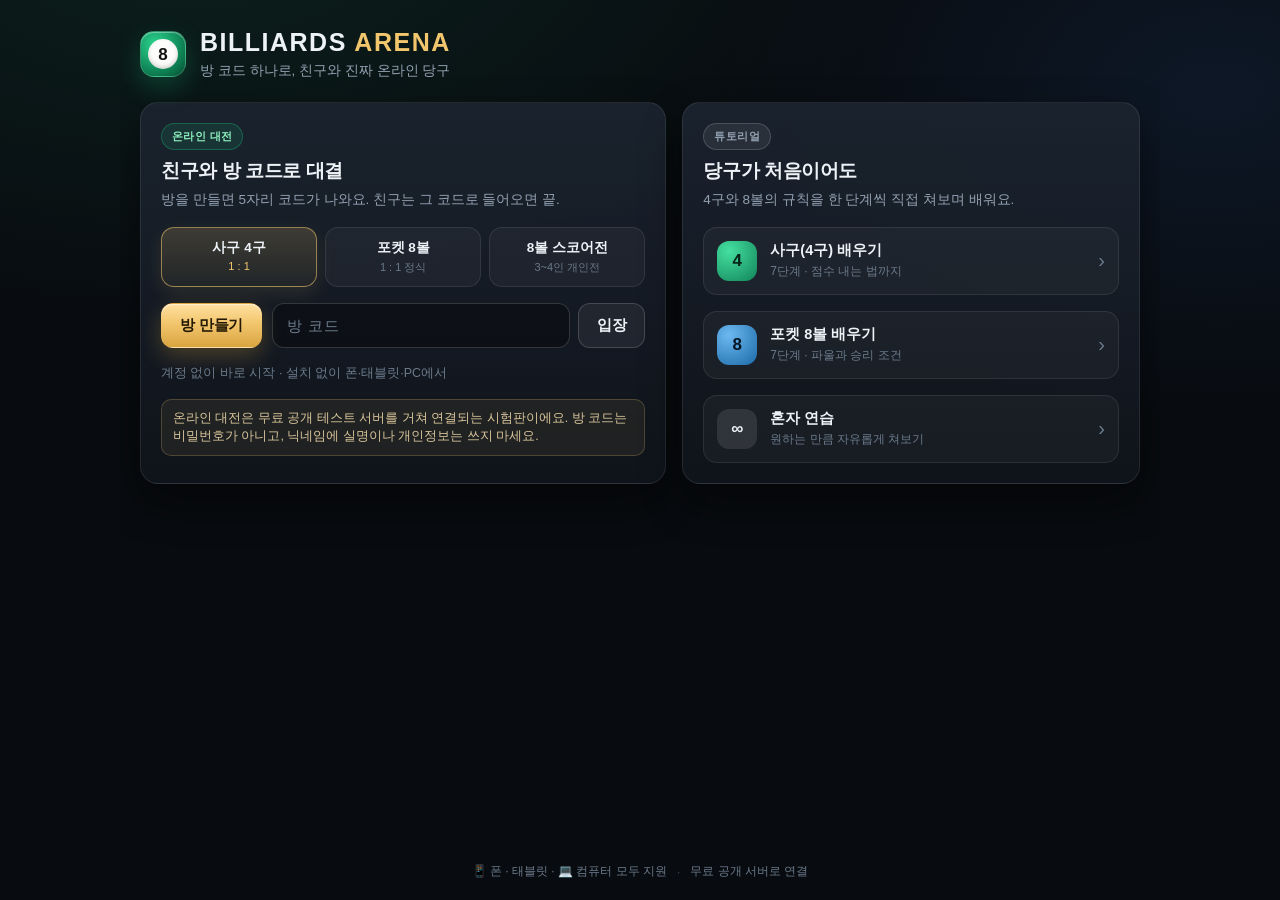
==== index.html @ 46d62e2c "재접속 지원: 진행 중 방의 빈 자리 재점유 + 로그 정리 (v4)" ====
<!DOCTYPE html>
<html lang="ko">
<head>
<meta charset="utf-8">
<meta name="viewport" content="width=device-width, initial-scale=1, maximum-scale=1, viewport-fit=cover">
<meta name="theme-color" content="#0b0e12">
<title>BILLIARDS ARENA — 온라인 당구</title>
<meta name="description" content="방 코드로 친구와 함께 즐기는 온라인 당구. 사구(4구), 포켓 8볼, 3~4인 개인전과 입문 튜토리얼.">
<link rel="stylesheet" href="css/style.css">
<link rel="icon" href="data:image/svg+xml,%3Csvg xmlns='http://www.w3.org/2000/svg' viewBox='0 0 64 64'%3E%3Ccircle cx='32' cy='32' r='28' fill='%230d6b45'/%3E%3Ccircle cx='32' cy='32' r='14' fill='%23fff'/%3E%3Ctext x='32' y='39' font-size='18' text-anchor='middle' font-family='Arial' fill='%23111'%3E8%3C/text%3E%3C/svg%3E">
</head>
<body>
<div id="app">

  <!-- ================================================== HOME -->
  <section class="screen" id="screen-home">
    <div class="home-inner">
      <header class="home-head">
        <div class="brand">
          <div class="brand-mark"><span>8</span></div>
          <div>
            <h1>BILLIARDS <em>ARENA</em></h1>
            <p class="tagline">방 코드 하나로, 친구와 진짜 온라인 당구</p>
          </div>
        </div>
      </header>

      <div class="home-grid">
        <div class="card card-online">
          <div class="card-head">
            <span class="pill live">온라인 대전</span>
            <h2>친구와 방 코드로 대결</h2>
            <p>방을 만들면 5자리 코드가 나와요. 친구는 그 코드로 들어오면 끝.</p>
          </div>
          <div class="mode-picker" id="mode-picker">
            <button class="mode-btn active" data-mode="4ball" data-variant="1v1">
              <strong>사구 4구</strong><span>1 : 1</span>
            </button>
            <button class="mode-btn" data-mode="8ball" data-variant="1v1">
              <strong>포켓 8볼</strong><span>1 : 1 정식</span>
            </button>
            <button class="mode-btn" data-mode="8ball" data-variant="ffa">
              <strong>8볼 스코어전</strong><span>3~4인 개인전</span>
            </button>
          </div>
          <div class="row">
            <button class="btn primary" id="btn-create">방 만들기</button>
            <div class="join-box">
              <input id="input-code" class="code-input" inputmode="latin" autocomplete="off" autocapitalize="characters" maxlength="6" placeholder="방 코드">
              <button class="btn ghost" id="btn-join">입장</button>
            </div>
          </div>
          <p class="hint" id="home-hint">계정 없이 바로 시작 · 설치 없이 폰·태블릿·PC에서</p>
          <p class="hint warn-note">온라인 대전은 무료 공개 테스트 서버를 거쳐 연결되는 시험판이에요. 방 코드는 비밀번호가 아니고, 닉네임에 실명이나 개인정보는 쓰지 마세요.</p>
        </div>

        <div class="card card-learn">
          <div class="card-head">
            <span class="pill">튜토리얼</span>
            <h2>당구가 처음이어도</h2>
            <p>4구와 8볼의 규칙을 한 단계씩 직접 쳐보며 배워요.</p>
          </div>
          <button class="lesson-row" data-lesson="4ball">
            <span class="lesson-icon green">4</span>
            <span class="lesson-text"><strong>사구(4구) 배우기</strong><small>7단계 · 점수 내는 법까지</small></span>
            <span class="chev">›</span>
          </button>
          <button class="lesson-row" data-lesson="8ball">
            <span class="lesson-icon blue">8</span>
            <span class="lesson-text"><strong>포켓 8볼 배우기</strong><small>7단계 · 파울과 승리 조건</small></span>
            <span class="chev">›</span>
          </button>
          <button class="lesson-row" data-lesson="practice">
            <span class="lesson-icon dark">∞</span>
            <span class="lesson-text"><strong>혼자 연습</strong><small>원하는 만큼 자유롭게 쳐보기</small></span>
            <span class="chev">›</span>
          </button>
        </div>
      </div>

      <footer class="home-foot">
        <span>📱 폰 · 태블릿 · 💻 컴퓨터 모두 지원</span>
        <span class="dot-sep">·</span>
        <span>무료 공개 서버로 연결</span>
      </footer>
    </div>
  </section>

  <!-- ================================================== LOBBY -->
  <section class="screen" id="screen-lobby">
    <div class="topbar">
      <button class="icon-btn" id="lobby-leave" aria-label="나가기">✕</button>
      <div class="topbar-title">대기실</div>
      <div class="conn" id="lobby-conn"><span class="conn-dot"></span><span class="conn-text">연결 중</span></div>
    </div>
    <div class="lobby-inner">
      <div class="room-code-card">
        <div class="room-code-label">방 코드</div>
        <div class="room-code" id="room-code">-----</div>
        <div class="room-code-actions">
          <button class="btn small ghost" id="btn-copy-code">코드 복사</button>
          <button class="btn small ghost" id="btn-share-link">링크 복사</button>
        </div>
        <p class="hint" id="lobby-link-hint">친구에게 코드를 알려주세요</p>
      </div>

      <div class="lobby-players">
        <div class="section-title">참가자 <span id="player-count">1/2</span></div>
        <div id="lobby-player-list" class="player-list"></div>
      </div>

      <div class="lobby-config" id="lobby-config">
        <div class="section-title">게임</div>
        <div class="mode-picker compact" id="lobby-mode-picker">
          <button class="mode-btn" data-mode="4ball" data-variant="1v1"><strong>사구 4구</strong><span>1:1</span></button>
          <button class="mode-btn" data-mode="8ball" data-variant="1v1"><strong>포켓 8볼</strong><span>1:1</span></button>
          <button class="mode-btn" data-mode="8ball" data-variant="ffa"><strong>8볼 스코어전</strong><span>3~4인</span></button>
        </div>
        <p class="rule-note" id="lobby-rule-note"></p>
      </div>

      <div class="lobby-actions">
        <button class="btn primary wide" id="btn-start">게임 시작</button>
        <div class="waiting-note" id="lobby-waiting">친구를 기다리는 중…</div>
        <p class="hint">공개 테스트 서버 사용 · 닉네임에 실명·개인정보 금지</p>
      </div>
    </div>
  </section>

  <!-- ================================================== GAME -->
  <section class="screen" id="screen-game">
    <div class="topbar">
      <button class="icon-btn" id="game-leave" aria-label="나가기">✕</button>
      <div class="topbar-title"><span id="game-room-code">-----</span></div>
      <div class="conn" id="game-conn"><span class="conn-dot"></span><span class="conn-text">연결 중</span></div>
    </div>

    <div class="scorebar" id="scorebar"></div>

    <div class="table-wrap" id="table-wrap">
      <canvas id="table-canvas"></canvas>
      <div class="toast" id="toast"></div>
      <div class="turn-banner" id="turn-banner"></div>
    </div>

    <div class="controls" id="controls">
      <div class="controls-main">
        <div class="power-meter" aria-hidden="true">
          <div class="power-fill" id="power-fill"></div>
          <div class="power-label" id="power-label">세기 0%</div>
        </div>
        <div class="spin-box">
          <div class="spin-title">당점</div>
          <canvas id="spin-pad" width="160" height="160"></canvas>
        </div>
        <div class="shot-btns">
          <button class="btn primary" id="btn-shoot">샷</button>
          <button class="btn ghost small" id="btn-cancel">취소</button>
        </div>
      </div>
      <div class="quickbar">
        <button class="chip" data-emote="👍">👍</button>
        <button class="chip" data-emote="😅">😅</button>
        <button class="chip" data-emote="🔥">🔥</button>
        <button class="chip" data-emote="GG">GG</button>
        <button class="chip" data-emote="기다려줘">기다려줘</button>
        <span class="spacer"></span>
        <button class="chip" id="btn-rules">규칙</button>
        <button class="chip" id="btn-guide" aria-pressed="true">가이드</button>
        <button class="chip" id="btn-sound" aria-pressed="true">소리</button>
      </div>
    </div>

    <div class="overlay" id="game-over" hidden>
      <div class="overlay-card">
        <div class="trophy" id="go-trophy">🏆</div>
        <h2 id="go-title">경기 종료</h2>
        <p id="go-sub"></p>
        <div class="go-scores" id="go-scores"></div>
        <button class="btn primary wide" id="btn-rematch">다시 한 판</button>
        <button class="btn ghost wide" id="btn-go-lobby">대기실로</button>
      </div>
    </div>
  </section>

  <!-- ================================================== TUTORIAL -->
  <section class="screen" id="screen-tutorial">
    <div class="topbar">
      <button class="icon-btn" id="tut-leave" aria-label="나가기">✕</button>
      <div class="topbar-title" id="tut-course-name">사구 배우기</div>
      <div class="step-dots" id="tut-dots"></div>
    </div>
    <div class="tut-progress"><div class="tut-progress-fill" id="tut-progress"></div></div>

    <div class="table-wrap" id="tut-table-wrap">
      <canvas id="tut-canvas"></canvas>
      <div class="toast" id="tut-toast"></div>
      <div class="tut-card" id="tut-card">
        <div class="tut-step-label" id="tut-step-label">1 / 7</div>
        <h2 id="tut-title"></h2>
        <div class="tut-body" id="tut-body"></div>
        <div class="tut-actions">
          <button class="btn primary" id="tut-next">다음</button>
          <button class="btn ghost" id="tut-retry">다시</button>
        </div>
      </div>
    </div>

    <div class="controls compact" id="tut-controls">
      <div class="controls-main">
        <div class="power-meter" aria-hidden="true">
          <div class="power-fill" id="tut-power-fill"></div>
          <div class="power-label" id="tut-power-label">세기 0%</div>
        </div>
        <div class="spin-box">
          <div class="spin-title">당점</div>
          <canvas id="tut-spin-pad" width="160" height="160"></canvas>
        </div>
        <div class="shot-btns">
          <button class="btn primary" id="tut-shoot">샷</button>
        </div>
      </div>
    </div>
  </section>

  <!-- ================================================== NAME MODAL -->
  <div class="overlay" id="name-overlay" hidden>
    <div class="overlay-card">
      <h2 id="name-title">닉네임</h2>
      <p>친구에게 보일 이름이에요. 실명이나 개인정보는 쓰지 마세요.</p>
      <input class="code-input name-input" id="input-name" maxlength="10" placeholder="예: 당구왕" autocomplete="off">
      <button class="btn primary wide" id="btn-name-ok">시작하기</button>
      <button class="btn ghost wide" id="btn-name-cancel">취소</button>
    </div>
  </div>

  <!-- ================================================== RULES SHEET -->
  <div class="overlay" id="rules-overlay" hidden>
    <div class="overlay-card rules-card">
      <h2 id="rules-title">적용 규칙</h2>
      <div class="rules-body" id="rules-body"></div>
      <button class="btn ghost wide" id="btn-rules-close">닫기</button>
    </div>
  </div>

  <!-- ================================================== BOOT -->
  <div class="boot" id="boot">
    <div class="boot-inner">
      <div class="brand-mark big"><span>8</span></div>
      <p id="boot-text">불러오는 중…</p>
    </div>
  </div>

</div>
<script src="js/physics.js?v=4"></script>
<script src="js/rules.js?v=4"></script>
<script src="js/mqtt.js?v=4"></script>
<script src="js/net.js?v=4"></script>
<script src="js/render.js?v=4"></script>
<script src="js/tutorial.js?v=4"></script>
<script src="js/ui.js?v=4"></script>
</body>
</html>
---- css/style.css ----
/* BILLIARDS ARENA — UI stylesheet */
:root {
  --bg: #080b0f;
  --bg-2: #0d1218;
  --panel: #121821;
  --panel-2: #18202b;
  --line: rgba(255, 255, 255, 0.085);
  --line-strong: rgba(255, 255, 255, 0.16);
  --text: #edf2f7;
  --muted: #93a1b1;
  --muted-2: #6b7a8b;
  --gold: #f2c66d;
  --gold-2: #d9a441;
  --green: #1a9e6c;
  --blue: #2f93da;
  --red: #e2564f;
  --shadow: 0 18px 40px rgba(0, 0, 0, 0.45);
  --radius: 18px;
}

* { box-sizing: border-box; -webkit-tap-highlight-color: transparent; }

html, body {
  margin: 0;
  padding: 0;
  height: 100%;
  background: var(--bg);
  color: var(--text);
  font-family: -apple-system, BlinkMacSystemFont, "Apple SD Gothic Neo", "Pretendard",
    "Pretendard Variable", "Segoe UI", Roboto, "Helvetica Neue", "Malgun Gothic", sans-serif;
  -webkit-font-smoothing: antialiased;
  overscroll-behavior: none;
}

body {
  background:
    radial-gradient(1200px 700px at 15% -10%, rgba(28, 120, 88, 0.20), transparent 60%),
    radial-gradient(900px 600px at 95% 10%, rgba(40, 90, 160, 0.16), transparent 55%),
    var(--bg);
}

#app { position: relative; width: 100%; height: 100%; overflow: hidden; }

.screen {
  position: absolute;
  inset: 0;
  display: none;
  flex-direction: column;
  padding: env(safe-area-inset-top) env(safe-area-inset-right) env(safe-area-inset-bottom) env(safe-area-inset-left);
}
.screen.active { display: flex; }

button { font-family: inherit; cursor: pointer; border: 0; background: none; color: inherit; }
input { font-family: inherit; }

/* ---------------------------------------------------------------- buttons */
.btn {
  border-radius: 12px;
  padding: 12px 18px;
  font-size: 15px;
  font-weight: 650;
  letter-spacing: -0.2px;
  transition: transform 0.12s ease, box-shadow 0.2s ease, background 0.2s ease, opacity 0.2s;
  border: 1px solid transparent;
  white-space: nowrap;
}
.btn:active { transform: scale(0.97); }
.btn.primary {
  background: linear-gradient(180deg, #ffe0a1 0%, var(--gold) 45%, var(--gold-2) 100%);
  color: #241a05;
  box-shadow: 0 8px 22px rgba(217, 164, 65, 0.28), inset 0 1px 0 rgba(255, 255, 255, 0.5);
}
.btn.primary:hover { filter: brightness(1.04); }
.btn.ghost {
  background: rgba(255, 255, 255, 0.06);
  border-color: var(--line-strong);
  color: var(--text);
}
.btn.ghost:hover { background: rgba(255, 255, 255, 0.1); }
.btn.small { padding: 9px 13px; font-size: 13px; border-radius: 10px; }
.btn.wide { width: 100%; }
.btn:disabled { opacity: 0.45; cursor: not-allowed; transform: none; }
.btn.danger { background: rgba(226, 86, 79, 0.16); border-color: rgba(226, 86, 79, 0.4); color: #ffb1ad; }

.icon-btn {
  width: 38px; height: 38px;
  display: grid; place-items: center;
  border-radius: 12px;
  background: rgba(255, 255, 255, 0.06);
  border: 1px solid var(--line);
  font-size: 16px;
  color: var(--muted);
}
.icon-btn:hover { color: var(--text); background: rgba(255, 255, 255, 0.1); }

/* ------------------------------------------------------------------ home */
.home-inner {
  width: 100%;
  max-width: 1040px;
  margin: 0 auto;
  padding: 28px 20px 20px;
  height: 100%;
  overflow-y: auto;
  display: flex;
  flex-direction: column;
  gap: 22px;
}

.brand { display: flex; align-items: center; gap: 14px; }
.brand-mark {
  width: 46px; height: 46px; border-radius: 14px;
  background: radial-gradient(circle at 32% 28%, #2bd48f, #0c7a4e 70%, #064c31);
  display: grid; place-items: center;
  box-shadow: 0 10px 24px rgba(20, 170, 110, 0.28), inset 0 1px 0 rgba(255, 255, 255, 0.35);
  position: relative;
  border: 1px solid rgba(255, 255, 255, 0.16);
}
.brand-mark::after {
  content: ""; position: absolute; inset: 7px;
  border-radius: 50%; background: #fdfdfb;
  box-shadow: inset 0 -2px 4px rgba(0, 0, 0, 0.18);
}
.brand-mark span {
  position: relative; z-index: 1; color: #111; font-weight: 800;
  font-size: 17px; transform: translateY(0.5px);
}
.brand-mark.big { width: 64px; height: 64px; border-radius: 20px; }
.brand-mark.big span { font-size: 24px; }
.brand-mark.big::after { inset: 10px; }

h1 { font-size: 25px; margin: 0; letter-spacing: 1.5px; font-weight: 800; }
h1 em { font-style: normal; color: var(--gold); font-weight: 800; }
.tagline { margin: 5px 0 0; color: var(--muted); font-size: 13.5px; }

.home-grid { display: grid; grid-template-columns: 1.15fr 1fr; gap: 16px; }

.card {
  background: linear-gradient(180deg, rgba(28, 36, 48, 0.92), rgba(16, 21, 28, 0.94));
  border: 1px solid var(--line);
  border-radius: var(--radius);
  padding: 20px;
  box-shadow: var(--shadow);
  display: flex;
  flex-direction: column;
  gap: 16px;
}
.card-head h2 { font-size: 19px; margin: 8px 0 6px; letter-spacing: -0.4px; }
.card-head p { margin: 0; color: var(--muted); font-size: 13.5px; line-height: 1.55; }

.pill {
  display: inline-block;
  font-size: 11px; font-weight: 700; letter-spacing: 0.4px;
  padding: 5px 10px; border-radius: 999px;
  background: rgba(255, 255, 255, 0.07);
  border: 1px solid var(--line-strong);
  color: var(--muted);
  text-transform: uppercase;
}
.pill.live { color: #8ef0bf; background: rgba(26, 158, 108, 0.16); border-color: rgba(26, 158, 108, 0.45); }

.mode-picker { display: grid; grid-template-columns: repeat(3, 1fr); gap: 8px; }
.mode-btn {
  border-radius: 13px;
  padding: 11px 8px;
  background: rgba(255, 255, 255, 0.04);
  border: 1px solid var(--line);
  display: flex; flex-direction: column; gap: 3px; align-items: center;
  transition: all 0.16s ease;
}
.mode-btn strong { font-size: 13.5px; font-weight: 700; }
.mode-btn span { font-size: 11px; color: var(--muted-2); }
.mode-btn.active {
  background: linear-gradient(180deg, rgba(242, 198, 109, 0.18), rgba(242, 198, 109, 0.06));
  border-color: rgba(242, 198, 109, 0.55);
  box-shadow: 0 6px 18px rgba(242, 198, 109, 0.12);
}
.mode-btn.active span { color: var(--gold); }

.row { display: flex; gap: 10px; align-items: stretch; flex-wrap: wrap; }
.join-box { display: flex; gap: 8px; flex: 1; min-width: 190px; }
.code-input {
  flex: 1; min-width: 0;
  background: rgba(0, 0, 0, 0.35);
  border: 1px solid var(--line-strong);
  border-radius: 12px;
  padding: 12px 14px;
  color: var(--text);
  font-size: 15px;
  letter-spacing: 3px;
  text-transform: uppercase;
  outline: none;
}
.code-input:focus { border-color: rgba(242, 198, 109, 0.6); box-shadow: 0 0 0 3px rgba(242, 198, 109, 0.12); }
.code-input::placeholder { letter-spacing: 1px; color: var(--muted-2); text-transform: none; }

.hint { margin: 0; font-size: 12.5px; color: var(--muted-2) !important; line-height: 1.5; }
.hint.error { color: #ff9a94 !important; }
.warn-note {
  padding: 9px 11px;
  border-radius: 10px;
  background: rgba(242, 198, 109, 0.07);
  border: 1px solid rgba(242, 198, 109, 0.22);
  color: #d8c49a !important;
}
.name-input { text-transform: none; letter-spacing: 1px; font-size: 16px; text-align: center; }
.rules-card { max-width: 420px; text-align: left; max-height: 78vh; }
.rules-card h2 { text-align: center; margin-bottom: 6px; }
.rules-body { font-size: 13px; color: var(--muted); line-height: 1.7; overflow-y: auto; }
.rules-body h3 { font-size: 13.5px; color: var(--text); margin: 14px 0 4px; }
.rules-body ul { margin: 4px 0 0; padding-left: 18px; }
.rules-body li { margin-bottom: 3px; }
.rules-body .note { color: #d8c49a; font-size: 12.5px; }

.lesson-row {
  display: flex; align-items: center; gap: 13px;
  padding: 13px;
  border-radius: 14px;
  background: rgba(255, 255, 255, 0.035);
  border: 1px solid var(--line);
  text-align: left;
  transition: background 0.16s, border-color 0.16s, transform 0.1s;
}
.lesson-row:hover { background: rgba(255, 255, 255, 0.07); border-color: var(--line-strong); }
.lesson-row:active { transform: scale(0.99); }
.lesson-icon {
  width: 40px; height: 40px; border-radius: 12px; display: grid; place-items: center;
  font-weight: 800; font-size: 17px; color: #06231a;
}
.lesson-icon.green { background: radial-gradient(circle at 30% 25%, #45e0a0, #12855a); color: #04241a; }
.lesson-icon.blue { background: radial-gradient(circle at 30% 25%, #6db8f0, #1b6ba8); color: #041523; }
.lesson-icon.dark { background: rgba(255, 255, 255, 0.1); color: var(--text); }
.lesson-text { display: flex; flex-direction: column; gap: 3px; flex: 1; }
.lesson-text strong { font-size: 14.5px; font-weight: 700; }
.lesson-text small { font-size: 12px; color: var(--muted-2); }
.chev { color: var(--muted-2); font-size: 20px; }

.home-foot {
  display: flex; gap: 10px; justify-content: center; align-items: center;
  color: var(--muted-2); font-size: 12px; margin-top: auto; padding-top: 10px;
}
.dot-sep { opacity: 0.5; }

/* --------------------------------------------------------------- topbar */
.topbar {
  height: 54px;
  flex: 0 0 auto;
  display: flex; align-items: center; gap: 12px;
  padding: 0 14px;
  border-bottom: 1px solid var(--line);
  background: rgba(8, 11, 15, 0.7);
  backdrop-filter: blur(12px);
}
.topbar-title { font-size: 14.5px; font-weight: 700; letter-spacing: 0.5px; color: var(--muted); }
.conn { margin-left: auto; display: flex; align-items: center; gap: 7px; font-size: 11.5px; color: var(--muted-2); }
.conn-dot { width: 7px; height: 7px; border-radius: 50%; background: var(--muted-2); box-shadow: 0 0 0 3px rgba(255, 255, 255, 0.05); }
.conn.ok .conn-dot { background: #34d399; box-shadow: 0 0 8px rgba(52, 211, 153, 0.8); }
.conn.warn .conn-dot { background: #f2c66d; }
.conn.bad .conn-dot { background: var(--red); }

/* ---------------------------------------------------------------- lobby */
.lobby-inner {
  width: 100%; max-width: 560px; margin: 0 auto;
  padding: 22px 18px 26px;
  display: flex; flex-direction: column; gap: 18px;
  height: 100%; overflow-y: auto;
}
.room-code-card {
  text-align: center;
  padding: 22px 18px;
  border-radius: var(--radius);
  background: linear-gradient(180deg, rgba(242, 198, 109, 0.12), rgba(242, 198, 109, 0.02));
  border: 1px solid rgba(242, 198, 109, 0.28);
}
.room-code-label { font-size: 12px; letter-spacing: 2px; color: var(--gold); text-transform: uppercase; font-weight: 700; }
.room-code {
  font-size: 40px; font-weight: 800; letter-spacing: 9px;
  margin: 6px 0 12px; color: #fff5dc;
  font-variant-numeric: tabular-nums;
  text-shadow: 0 4px 22px rgba(242, 198, 109, 0.35);
}
.room-code-actions { display: flex; gap: 8px; justify-content: center; }
.section-title { font-size: 12.5px; color: var(--muted); font-weight: 700; letter-spacing: 0.4px; margin-bottom: 9px; display: flex; justify-content: space-between; }
.player-list { display: flex; flex-direction: column; gap: 8px; }
.player-slot {
  display: flex; align-items: center; gap: 11px;
  padding: 12px 14px; border-radius: 13px;
  background: rgba(255, 255, 255, 0.04);
  border: 1px solid var(--line);
}
.player-slot.empty { border-style: dashed; color: var(--muted-2); }
.seat-badge {
  width: 30px; height: 30px; border-radius: 50%;
  display: grid; place-items: center;
  font-size: 12px; font-weight: 800; color: #10210f;
  background: #f5f6f8; flex: 0 0 auto;
}
.seat-badge.s1 { background: #f2d548; }
.seat-badge.s2 { background: #7ec8f5; }
.seat-badge.s3 { background: #f09a8a; }
.player-slot .pname { font-weight: 650; font-size: 14.5px; }
.player-slot .ptag { margin-left: auto; font-size: 11.5px; color: var(--muted-2); }
.player-slot .ptag.host { color: var(--gold); }
.lobby-config { display: flex; flex-direction: column; }
.rule-note { margin: 0; font-size: 12.5px; color: var(--muted-2); line-height: 1.55; }
.lobby-actions { margin-top: auto; display: flex; flex-direction: column; gap: 10px; }
.waiting-note { text-align: center; font-size: 12.5px; color: var(--muted-2); }

/* ----------------------------------------------------------------- game */
.scorebar {
  flex: 0 0 auto;
  display: flex; gap: 8px;
  padding: 9px 12px;
  overflow-x: auto;
  border-bottom: 1px solid var(--line);
  background: rgba(6, 9, 12, 0.6);
}
.player-chip {
  display: flex; align-items: center; gap: 8px;
  padding: 7px 11px;
  border-radius: 12px;
  background: rgba(255, 255, 255, 0.04);
  border: 1px solid var(--line);
  min-width: 0;
  flex: 0 0 auto;
  transition: all 0.2s ease;
}
.player-chip.active {
  background: linear-gradient(180deg, rgba(242, 198, 109, 0.2), rgba(242, 198, 109, 0.06));
  border-color: rgba(242, 198, 109, 0.6);
  box-shadow: 0 0 0 1px rgba(242, 198, 109, 0.2), 0 6px 16px rgba(0, 0, 0, 0.3);
}
.player-chip .pc-dot { width: 9px; height: 9px; border-radius: 50%; flex: 0 0 auto; }
.player-chip .pc-name { font-size: 13px; font-weight: 650; max-width: 96px; overflow: hidden; text-overflow: ellipsis; white-space: nowrap; }
.player-chip .pc-sub { font-size: 10.5px; color: var(--muted-2); }
.player-chip .pc-score { font-size: 15px; font-weight: 800; color: var(--gold); font-variant-numeric: tabular-nums; margin-left: 2px; }
.player-chip.offline { opacity: 0.45; }

.table-wrap {
  position: relative;
  flex: 1 1 auto;
  min-height: 0;
  display: flex;
  padding: 6px;
}
#table-canvas, #tut-canvas {
  width: 100%; height: 100%;
  display: block;
  touch-action: none;
  border-radius: 16px;
}

.toast {
  position: absolute;
  left: 50%; top: 14px;
  transform: translate(-50%, -12px);
  background: rgba(10, 14, 19, 0.92);
  border: 1px solid var(--line-strong);
  padding: 10px 16px;
  border-radius: 999px;
  font-size: 13px;
  font-weight: 600;
  color: var(--text);
  box-shadow: 0 12px 30px rgba(0, 0, 0, 0.5);
  opacity: 0;
  pointer-events: none;
  transition: opacity 0.25s ease, transform 0.25s ease;
  max-width: 82%;
  text-align: center;
  z-index: 5;
}
.toast.show { opacity: 1; transform: translate(-50%, 0); }
.toast.good { border-color: rgba(52, 211, 153, 0.5); color: #b9f7dd; }
.toast.bad { border-color: rgba(226, 86, 79, 0.5); color: #ffc2bf; }

.turn-banner {
  position: absolute;
  left: 50%; bottom: 10px;
  transform: translateX(-50%);
  font-size: 12px;
  font-weight: 650;
  padding: 7px 14px;
  border-radius: 999px;
  background: rgba(8, 12, 16, 0.82);
  border: 1px solid var(--line-strong);
  color: var(--muted);
  white-space: nowrap;
  z-index: 4;
}
.turn-banner.mine { color: #ffe3a8; border-color: rgba(242, 198, 109, 0.5); }

.controls {
  flex: 0 0 auto;
  padding: 8px 12px calc(8px + env(safe-area-inset-bottom));
  border-top: 1px solid var(--line);
  background: rgba(8, 11, 15, 0.8);
  backdrop-filter: blur(14px);
  display: flex; flex-direction: column; gap: 8px;
}
.controls-main { display: flex; align-items: center; gap: 12px; }
.power-meter {
  position: relative;
  flex: 1;
  height: 40px;
  border-radius: 12px;
  background: rgba(255, 255, 255, 0.05);
  border: 1px solid var(--line);
  overflow: hidden;
  display: flex; align-items: center;
}
.power-fill {
  position: absolute; left: 0; top: 0; bottom: 0;
  width: 0%;
  background: linear-gradient(90deg, #2bd48f, #f2c66d 62%, #e2564f);
  transition: width 0.05s linear;
  opacity: 0.85;
}
.power-label { position: relative; z-index: 1; padding-left: 12px; font-size: 12.5px; font-weight: 700; color: #0a1210; text-shadow: 0 1px 0 rgba(255, 255, 255, 0.25); }
.spin-box { display: flex; flex-direction: column; align-items: center; gap: 2px; }
.spin-title { font-size: 9.5px; color: var(--muted-2); letter-spacing: 0.5px; }
#spin-pad, #tut-spin-pad { width: 46px; height: 46px; border-radius: 50%; touch-action: none; cursor: crosshair; }
.shot-btns { display: flex; flex-direction: column; gap: 6px; }
.shot-btns .btn { padding: 11px 20px; }

.quickbar { display: flex; align-items: center; gap: 6px; overflow-x: auto; padding-bottom: 2px; }
.chip {
  font-size: 12.5px; font-weight: 650;
  padding: 8px 12px;
  border-radius: 999px;
  background: rgba(255, 255, 255, 0.05);
  border: 1px solid var(--line);
  color: var(--muted);
  flex: 0 0 auto;
}
.chip:active { transform: scale(0.95); }
.chip[aria-pressed="true"] { color: #ffe3a8; border-color: rgba(242, 198, 109, 0.45); background: rgba(242, 198, 109, 0.12); }
.spacer { flex: 1; }

/* --------------------------------------------------------------- overlay */
.overlay {
  position: absolute; inset: 0;
  background: rgba(4, 6, 9, 0.72);
  backdrop-filter: blur(6px);
  display: grid; place-items: center;
  z-index: 20;
  padding: 20px;
}
.overlay[hidden] { display: none; }
.overlay-card {
  width: 100%; max-width: 360px;
  background: linear-gradient(180deg, #1a222d, #0f151c);
  border: 1px solid var(--line-strong);
  border-radius: 22px;
  padding: 26px 22px 20px;
  text-align: center;
  box-shadow: 0 30px 60px rgba(0, 0, 0, 0.6);
  display: flex; flex-direction: column; gap: 10px;
}
.trophy { font-size: 44px; line-height: 1; }
.overlay-card h2 { font-size: 21px; margin: 4px 0 0; letter-spacing: -0.4px; }
.overlay-card p { margin: 0; color: var(--muted); font-size: 13.5px; line-height: 1.5; }
.go-scores { display: flex; flex-direction: column; gap: 6px; margin: 10px 0 6px; }
.go-score-row { display: flex; align-items: center; gap: 10px; font-size: 14px; padding: 8px 12px; border-radius: 10px; background: rgba(255, 255, 255, 0.04); }
.go-score-row .win { margin-left: auto; color: var(--gold); font-weight: 800; }

/* -------------------------------------------------------------- tutorial */
.step-dots { margin-left: auto; display: flex; gap: 5px; }
.step-dots i { width: 6px; height: 6px; border-radius: 50%; background: rgba(255, 255, 255, 0.18); display: block; }
.step-dots i.done { background: var(--gold); }
.tut-progress { height: 2px; background: rgba(255, 255, 255, 0.07); flex: 0 0 auto; }
.tut-progress-fill { height: 100%; width: 0%; background: linear-gradient(90deg, #2bd48f, var(--gold)); transition: width 0.3s ease; }

.tut-card {
  position: absolute;
  left: 10px; right: 10px; bottom: 10px;
  background: rgba(10, 14, 19, 0.94);
  border: 1px solid var(--line-strong);
  border-radius: 18px;
  padding: 16px 16px 14px;
  box-shadow: 0 20px 40px rgba(0, 0, 0, 0.55);
  max-height: 52%;
  overflow-y: auto;
  z-index: 6;
}
.tut-step-label { font-size: 11px; color: var(--gold); font-weight: 800; letter-spacing: 1px; }
.tut-card h2 { font-size: 16.5px; margin: 6px 0 8px; letter-spacing: -0.3px; }
.tut-body { font-size: 13px; color: var(--muted); line-height: 1.65; }
.tut-body p { margin: 0 0 8px; }
.tut-body b, .tut-body strong { color: var(--text); }
.tut-body .kbd { display: inline-block; padding: 1px 6px; border-radius: 5px; background: rgba(255, 255, 255, 0.1); font-size: 11.5px; }
.tut-body ul { margin: 4px 0 8px; padding-left: 18px; }
.tut-body li { margin-bottom: 4px; }
.tut-actions { display: flex; gap: 8px; margin-top: 12px; }
.tut-actions .btn { flex: 1; padding: 10px; font-size: 14px; }
.tut-actions .btn[hidden] { display: none; }
.goal-badge {
  display: inline-flex; align-items: center; gap: 6px;
  font-size: 12px; font-weight: 700;
  padding: 6px 11px; border-radius: 999px;
  background: rgba(47, 147, 218, 0.15);
  border: 1px solid rgba(47, 147, 218, 0.4);
  color: #9bd3f5;
  margin-bottom: 8px;
}
.goal-badge.done { background: rgba(26, 158, 108, 0.16); border-color: rgba(26, 158, 108, 0.45); color: #8ef0bf; }

/* ------------------------------------------------------------------ boot */
.boot {
  position: fixed; inset: 0;
  background: var(--bg);
  display: grid; place-items: center;
  z-index: 100;
  transition: opacity 0.35s ease;
}
.boot.hide { opacity: 0; pointer-events: none; }
.boot-inner { display: flex; flex-direction: column; align-items: center; gap: 16px; color: var(--muted); font-size: 13px; }

/* ------------------------------------------------------------ responsive */
@media (max-width: 760px) {
  .home-grid { grid-template-columns: 1fr; }
  .home-inner { padding: 18px 14px 14px; gap: 14px; }
  h1 { font-size: 21px; }
  .brand-mark { width: 40px; height: 40px; border-radius: 12px; }
  .brand-mark::after { inset: 6px; }
  .room-code { font-size: 32px; letter-spacing: 6px; }
  .controls { padding: 7px 10px calc(7px + env(safe-area-inset-bottom)); }
  .power-meter { height: 34px; }
  #spin-pad, #tut-spin-pad { width: 40px; height: 40px; }
  .shot-btns .btn { padding: 10px 16px; font-size: 14px; }
}

@media (max-height: 520px) and (orientation: landscape) {
  .scorebar { padding: 5px 10px; }
  .topbar { height: 44px; }
  .controls { padding: 6px 10px; }
  .quickbar { display: none; }
  .tut-card { max-height: 62%; padding: 12px 14px; }
  .tut-card h2 { font-size: 15px; }
  .tut-body { font-size: 12.5px; }
}

@media (min-width: 900px) {
  .controls-main { max-width: 760px; margin: 0 auto; width: 100%; }
  .quickbar { max-width: 760px; margin: 0 auto; width: 100%; }
  .scorebar { justify-content: center; }
  .tut-card { max-width: 620px; margin: 0 auto; }
}
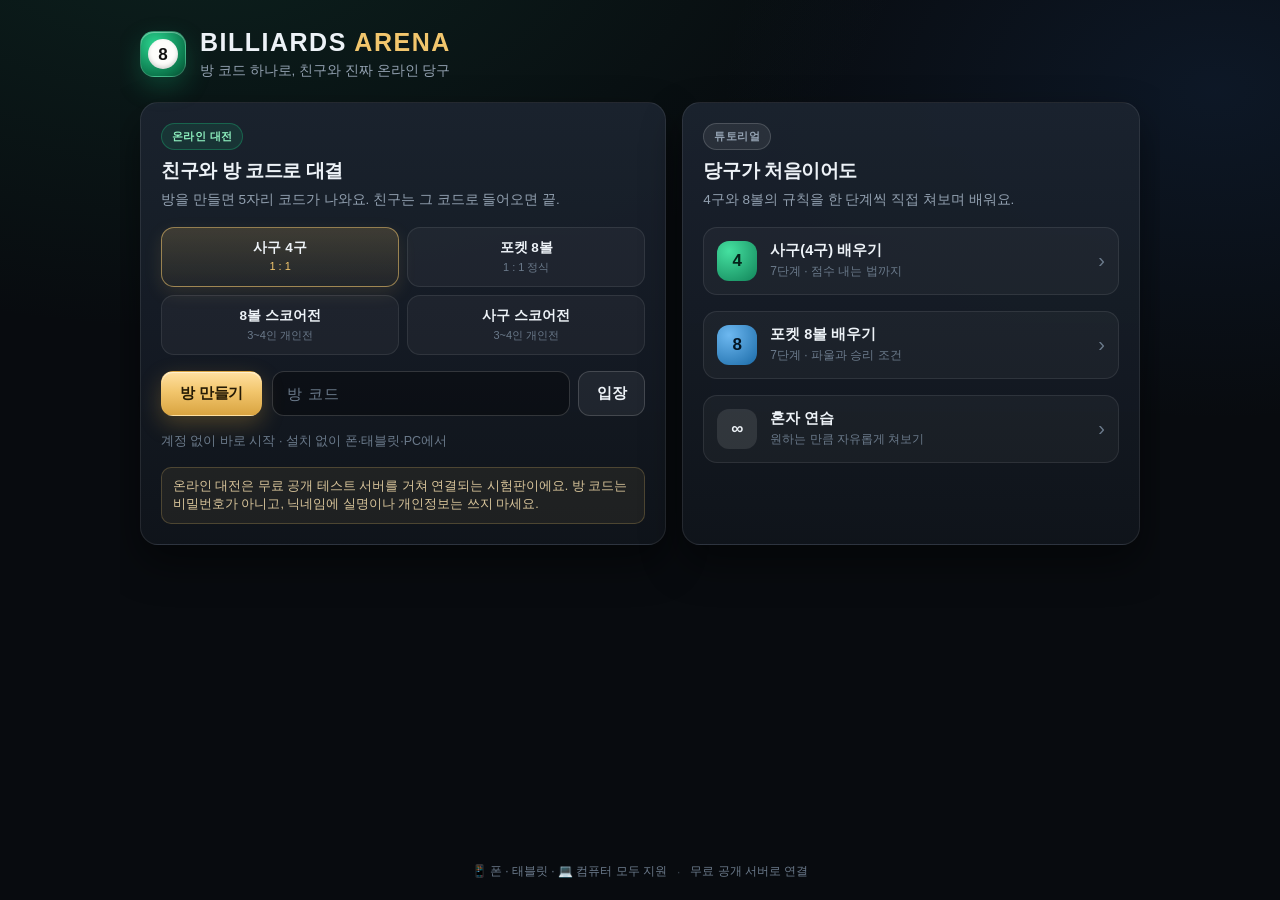
==== commit 64310eba: "사구 3~4인 스코어전(앱 변형 규칙) 추가 (v6)" ====
--- a/index.html
+++ b/index.html
@@ -41,6 +41,9 @@
             </button>
             <button class="mode-btn" data-mode="8ball" data-variant="ffa">
               <strong>8볼 스코어전</strong><span>3~4인 개인전</span>
+            </button>
+            <button class="mode-btn" data-mode="4ball" data-variant="ffa">
+              <strong>사구 스코어전</strong><span>3~4인 개인전</span>
             </button>
           </div>
           <div class="row">
@@ -115,6 +118,7 @@
           <button class="mode-btn" data-mode="4ball" data-variant="1v1"><strong>사구 4구</strong><span>1:1</span></button>
           <button class="mode-btn" data-mode="8ball" data-variant="1v1"><strong>포켓 8볼</strong><span>1:1</span></button>
           <button class="mode-btn" data-mode="8ball" data-variant="ffa"><strong>8볼 스코어전</strong><span>3~4인</span></button>
+          <button class="mode-btn" data-mode="4ball" data-variant="ffa"><strong>사구 스코어전</strong><span>3~4인</span></button>
         </div>
         <p class="rule-note" id="lobby-rule-note"></p>
       </div>
@@ -252,12 +256,12 @@
   </div>
 
 </div>
-<script src="js/physics.js?v=4"></script>
-<script src="js/rules.js?v=4"></script>
-<script src="js/mqtt.js?v=4"></script>
-<script src="js/net.js?v=4"></script>
-<script src="js/render.js?v=4"></script>
-<script src="js/tutorial.js?v=4"></script>
-<script src="js/ui.js?v=4"></script>
+<script src="js/physics.js?v=6"></script>
+<script src="js/rules.js?v=6"></script>
+<script src="js/mqtt.js?v=6"></script>
+<script src="js/net.js?v=6"></script>
+<script src="js/render.js?v=6"></script>
+<script src="js/tutorial.js?v=6"></script>
+<script src="js/ui.js?v=6"></script>
 </body>
 </html>
--- a/css/style.css
+++ b/css/style.css
@@ -158,7 +158,8 @@
 }
 .pill.live { color: #8ef0bf; background: rgba(26, 158, 108, 0.16); border-color: rgba(26, 158, 108, 0.45); }
 
-.mode-picker { display: grid; grid-template-columns: repeat(3, 1fr); gap: 8px; }
+.mode-picker { display: grid; grid-template-columns: repeat(2, 1fr); gap: 8px; }
+.mode-picker.three-col { grid-template-columns: repeat(3, 1fr); }
 .mode-btn {
   border-radius: 13px;
   padding: 11px 8px;
